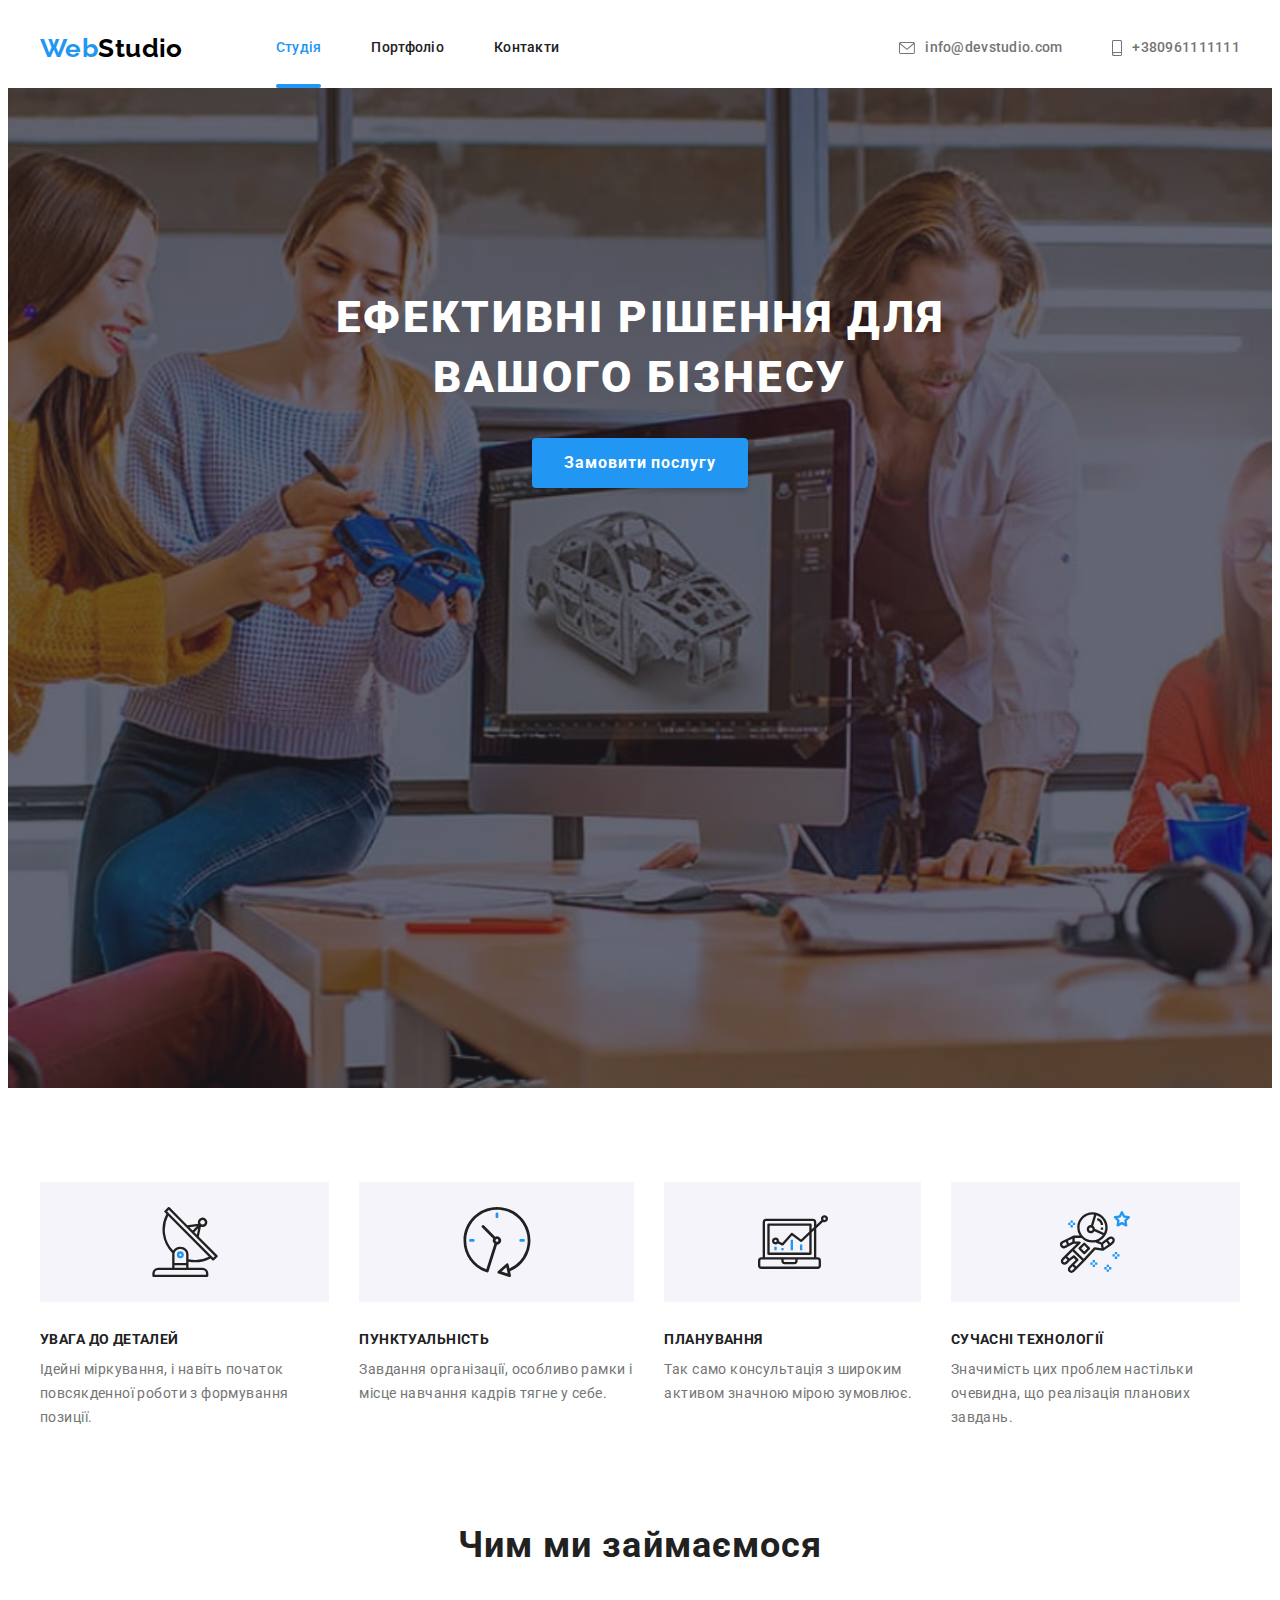
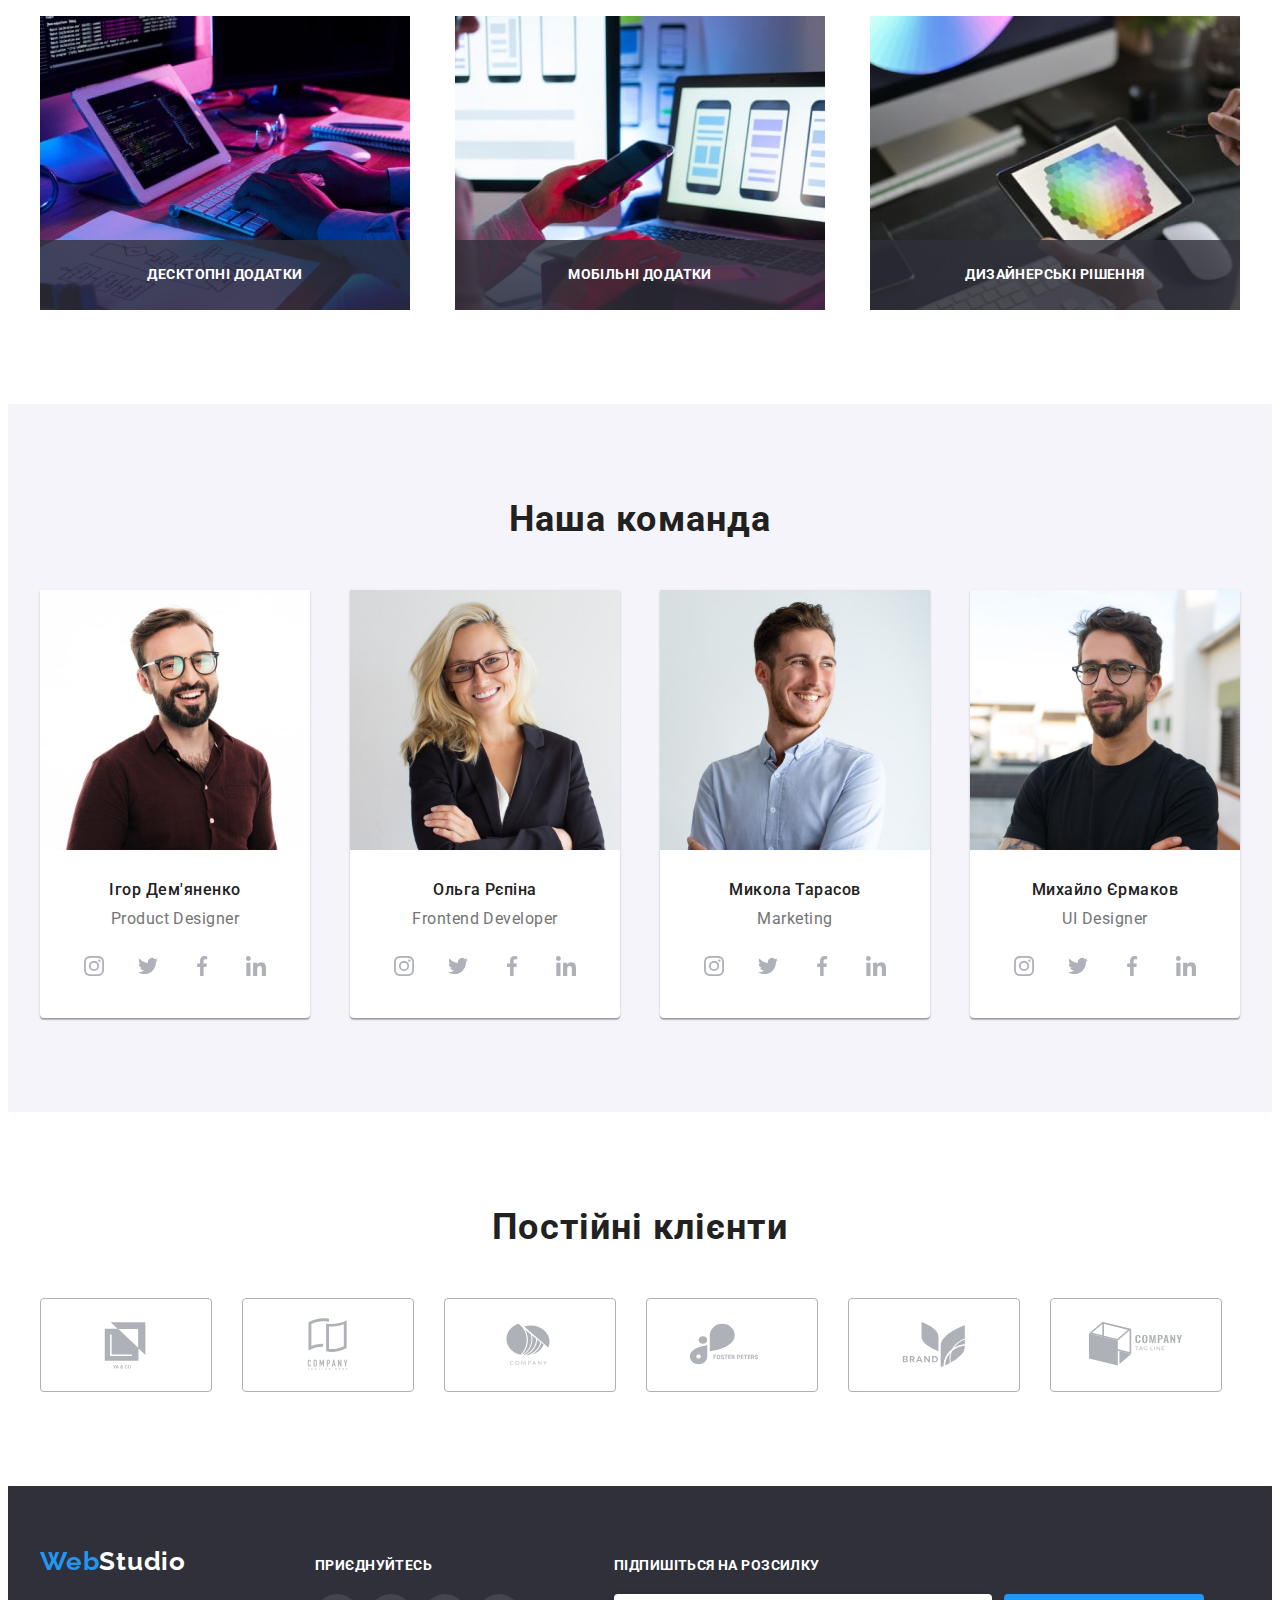
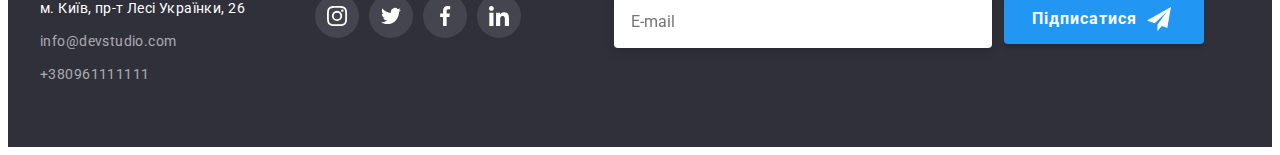
==== index.html @ 77312eab "hw6" ====
<!DOCTYPE html>
<html lang="uk">
  <head>
    <meta charset="UTF-8" />
    <meta http-equiv="X-UA-Compatible" content="IE=edge" />
    <meta name="viewport" content="width=device-width, initial-scale=1.0" />
    <title>Web Studio</title>
    <link rel="preconnect" href="https://fonts.googleapis.com" />
    <link rel="preconnect" href="https://fonts.gstatic.com" crossorigin />
    <link
      href="https://fonts.googleapis.com/css2?family=Raleway:wght@700&family=Roboto:wght@400;500;700;900&display=swap"
      rel="stylesheet"
    />
    <link
      rel="stylesheet"
      href="https://cdnjs.cloudflare.com/ajax/libs/modern-normalize/1.1.0/modern-normalize.min.css"
      integrity="sha512-wpPYUAdjBVSE4KJnH1VR1HeZfpl1ub8YT/NKx4PuQ5NmX2tKuGu6U/JRp5y+Y8XG2tV+wKQpNHVUX03MfMFn9Q=="
      crossorigin="anonymous"
      referrerpolicy="no-referrer"
    />
    <link rel="stylesheet" href="./css/styles.css" />
  </head>
  <body>
    <!-- Header -->
    <header class="header">
      <div class="container main-nav">
        <nav class="main-nav">
          <a href="./index.html" class="header-logo link">
            <span class="logo-accent">Web</span>Studio</a
          >
          <ul class="site-nav list">
            <li class="item">
              <a href="./index.html" class="header-link current link">Студія</a>
            </li>
            <li class="item">
              <a href="./portfolio.html" class="header-link link">Портфоліо</a>
            </li>
            <li class="item">
              <a href="" class="header-link link">Контакти</a>
            </li>
          </ul>
        </nav>
        <ul class="contacts list">
          <li class="contact-item">
            <a href="mailto:info@devstudio.com" class="contact-link link">
              <svg class="contacts-icon" width="16" height="12">
                <use href="./images/icons.svg#icon-envelopehover"></use>
              </svg>
              info@devstudio.com
            </a>
          </li>
          <li class="contact-item">
            <a href="tel:+380961111111" class="contact-link link">
              <svg class="contacts-icon" width="10" height="16">
                <use href="./images/icons.svg#icon-smartphone"></use>
              </svg>
              +380961111111</a
            >
          </li>
        </ul>
      </div>
    </header>

    <main>
      <!-- hero -->
      <section class="hero">
        <div class="container">
          <h1 class="hero-title">Ефективні рішення для вашого бізнесу</h1>
          <button type="button" class="button" data-modal-open>
            Замовити послугу
          </button>
        </div>
      </section>

      <!-- Переваги -->
      <section class="feature section">
        <div class="container">
          <h2 class="visually-hidden">Наші преваги</h2>
          <ul class="feature-items list">
            <li class="feature-item">
              <div class="feature-icons">
                <svg class="icon-block" width="70" height="70">
                  <use href="./images/icons.svg#icon-antenna"></use>
                </svg>
              </div>
              <h3 class="feature-title">УВАГА ДО ДЕТАЛЕЙ</h3>
              <p class="feature-text">
                Ідейні міркування, і навіть початок повсякденної роботи з
                формування позиції.
              </p>
            </li>
            <li class="feature-item">
              <div class="feature-icons">
                <svg class="icon-block" width="70" height="70">
                  <use href="./images/icons.svg#icon-clock"></use>
                </svg>
              </div>
              <h3 class="feature-title">ПУНКТУАЛЬНІСТЬ</h3>
              <p class="feature-text">
                Завдання організації, особливо рамки і місце навчання кадрів
                тягне у себе.
              </p>
            </li>
            <li class="feature-item">
              <div class="feature-icons">
                <svg class="icon-block" width="70" height="70">
                  <use href="./images/icons.svg#icon-diagram"></use>
                </svg>
              </div>
              <h3 class="feature-title">ПЛАНУВАННЯ</h3>
              <p class="feature-text">
                Так само консультація з широким активом значною мірою зумовлює.
              </p>
            </li>
            <li class="feature-item">
              <div class="feature-icons">
                <svg class="icon-block" width="70" height="70">
                  <use href="./images/icons.svg#icon-astronaut"></use>
                </svg>
              </div>
              <h3 class="feature-title">СУЧАСНІ ТЕХНОЛОГІЇ</h3>
              <p class="feature-text">
                Значимість цих проблем настільки очевидна, що реалізація
                планових завдань.
              </p>
            </li>
          </ul>
        </div>
      </section>
      <!-- Чим ми займаємося -->
      <section class="work section">
        <div class="container">
          <h2 class="work-title">Чим ми займаємося</h2>
          <ul class="work-item list">
            <li>
              <div class="work-picture">
                <img
                  src="./images/img1.jpg"
                  alt="верстка"
                  width="370"
                  class="item"
                />
                <p class="work-picture-text">Десктопні додатки</p>
              </div>
            </li>
            <li>
              <div class="work-picture">
                <img
                  src="./images/img2.jpg"
                  alt="дизайн"
                  width="370"
                  class="item"
                />
                <p class="work-picture-text">Мобільні додатки</p>
              </div>
            </li>
            <li>
              <div class="work-picture">
                <img
                  src="./images/img3.jpg"
                  alt="оформлення"
                  width="370"
                  class="item"
                />
                <p class="work-picture-text">Дизайнерські рішення</p>
              </div>
            </li>
          </ul>
        </div>
      </section>
      <!-- Наша команда -->
      <section class="team section">
        <div class="container">
          <h2 class="work-title">Наша команда</h2>
          <ul class="team-item list">
            <li class="item-border">
              <img
                src="./images/photo1.jpg"
                alt="фото1"
                width="270"
                class="item"
              />
              <div class="title-text">
                <h3 class="title">Ігор Дем'яненко</h3>
                <p class="text">Product Designer</p>
                <ul class="team-soc list">
                  <li class="team-soc-item">
                    <a href="" class="team-soc-link">
                      <svg class="team-soc-icon" width="20" height="20">
                        <use href="./images/icons.svg#icon-instagram"></use>
                      </svg>
                    </a>
                  </li>
                  <li class="team-soc-item">
                    <a href="" class="team-soc-link">
                      <svg class="team-soc-icon" width="20" height="20">
                        <use href="./images/icons.svg#icon-twitter"></use>
                      </svg>
                    </a>
                  </li>
                  <li class="team-soc-item">
                    <a href="" class="team-soc-link">
                      <svg class="team-soc-icon" width="20" height="20">
                        <use href="./images/icons.svg#icon-facebook"></use>
                      </svg>
                    </a>
                  </li>
                  <li class="team-soc-item">
                    <a href="" class="team-soc-link">
                      <svg class="team-soc-icon" width="20" height="20">
                        <use href="./images/icons.svg#icon-linkedin"></use>
                      </svg>
                    </a>
                  </li>
                </ul>
              </div>
            </li>
            <li class="item-border">
              <img
                src="./images/photo2.jpg"
                alt="фото2"
                width="270"
                class="item"
              />
              <div class="title-text">
                <h3 class="title">Ольга Рєпіна</h3>
                <p class="text">Frontend Developer</p>
                <ul class="team-soc list">
                  <li class="team-soc-item">
                    <a href="" class="team-soc-link">
                      <svg class="team-soc-icon" width="20" height="20">
                        <use href="./images/icons.svg#icon-instagram"></use>
                      </svg>
                    </a>
                  </li>
                  <li class="team-soc-item">
                    <a href="" class="team-soc-link">
                      <svg class="team-soc-icon" width="20" height="20">
                        <use href="./images/icons.svg#icon-twitter"></use>
                      </svg>
                    </a>
                  </li>
                  <li class="team-soc-item">
                    <a href="" class="team-soc-link">
                      <svg class="team-soc-icon" width="20" height="20">
                        <use href="./images/icons.svg#icon-facebook"></use>
                      </svg>
                    </a>
                  </li>
                  <li class="team-soc-item">
                    <a href="" class="team-soc-link">
                      <svg class="team-soc-icon" width="20" height="20">
                        <use href="./images/icons.svg#icon-linkedin"></use>
                      </svg>
                    </a>
                  </li>
                </ul>
              </div>
            </li>
            <li class="item-border">
              <img
                src="./images/photo3.jpg"
                alt="фото3"
                width="270"
                class="item"
              />
              <div class="title-text">
                <h3 class="title">Микола Тарасов</h3>
                <p class="text">Marketing</p>
                <ul class="team-soc list">
                  <li class="team-soc-item">
                    <a href="" class="team-soc-link">
                      <svg class="team-soc-icon" width="20" height="20">
                        <use href="./images/icons.svg#icon-instagram"></use>
                      </svg>
                    </a>
                  </li>
                  <li class="team-soc-item">
                    <a href="" class="team-soc-link">
                      <svg class="team-soc-icon" width="20" height="20">
                        <use href="./images/icons.svg#icon-twitter"></use>
                      </svg>
                    </a>
                  </li>
                  <li class="team-soc-item">
                    <a href="" class="team-soc-link">
                      <svg class="team-soc-icon" width="20" height="20">
                        <use href="./images/icons.svg#icon-facebook"></use>
                      </svg>
                    </a>
                  </li>
                  <li class="team-soc-item">
                    <a href="" class="team-soc-link">
                      <svg class="team-soc-icon" width="20" height="20">
                        <use href="./images/icons.svg#icon-linkedin"></use>
                      </svg>
                    </a>
                  </li>
                </ul>
              </div>
            </li>
            <li class="item-border">
              <img
                src="./images/photo4.jpg"
                alt="фото4"
                width="270"
                class="item"
              />
              <div class="title-text">
                <h3 class="title">Михайло Єрмаков</h3>
                <p class="text">UI Designer</p>
                <ul class="team-soc list">
                  <li class="team-soc-item">
                    <a href="" class="team-soc-link">
                      <svg class="team-soc-icon" width="20" height="20">
                        <use href="./images/icons.svg#icon-instagram"></use>
                      </svg>
                    </a>
                  </li>
                  <li class="team-soc-item">
                    <a href="" class="team-soc-link">
                      <svg class="team-soc-icon" width="20" height="20">
                        <use href="./images/icons.svg#icon-twitter"></use>
                      </svg>
                    </a>
                  </li>
                  <li class="team-soc-item">
                    <a href="" class="team-soc-link">
                      <svg class="team-soc-icon" width="20" height="20">
                        <use href="./images/icons.svg#icon-facebook"></use>
                      </svg>
                    </a>
                  </li>
                  <li class="team-soc-item">
                    <a href="" class="team-soc-link">
                      <svg class="team-soc-icon" width="20" height="20">
                        <use href="./images/icons.svg#icon-linkedin"></use>
                      </svg>
                    </a>
                  </li>
                </ul>
              </div>
            </li>
          </ul>
        </div>
      </section>

      <!-- Постійні клієнти -->
      <section class="clients section">
        <div class="container">
          <h2 class="clients-title">Постійні клієнти</h2>
          <ul class="clients-list list">
            <li class="client-item">
              <a href="" class="client-link link">
                <svg class="client-logo" width="106" height="60">
                  <use href="./images/icons.svg#icon-Logo1"></use>
                </svg>
              </a>
            </li>
            <li class="client-item">
              <a href="" class="client-link link">
                <svg class="client-logo" width="106" height="60">
                  <use href="./images/icons.svg#icon-Logo2"></use>
                </svg>
              </a>
            </li>
            <li class="client-item">
              <a href="" class="client-link link">
                <svg class="client-logo" width="106" height="60">
                  <use href="./images/icons.svg#icon-Logo3"></use>
                </svg>
              </a>
            </li>
            <li class="client-item">
              <a href="" class="client-link link">
                <svg class="client-logo" width="106" height="60">
                  <use href="./images/icons.svg#icon-Logo4"></use>
                </svg>
              </a>
            </li>
            <li class="client-item">
              <a href="" class="client-link link">
                <svg class="client-logo" width="106" height="60">
                  <use href="./images/icons.svg#icon-Logo5"></use>
                </svg>
              </a>
            </li>
            <li class="client-item">
              <a href="" class="client-link link">
                <svg class="client-logo" width="106" height="60">
                  <use href="./images/icons.svg#icon-Logo6"></use>
                </svg>
              </a>
            </li>
          </ul>
        </div>
      </section>
    </main>
    <!-- FOOTER -->
    <footer class="footer">
      <div class="container connect-box">
        <div class="address-box">
          <a href="./index.html" class="footer-logo link">
            <span class="logo-accent">Web</span>Studio</a
          >
          <address>
            <ul class="address-item list">
              <li class="item">
                <a
                  href="https://goo.gl/maps/reQ4tr1Y8sRU6kU5A"
                  target="_blank"
                  rel="noopener nofollow"
                  class="address link"
                  >м. Київ, пр-т Лесі Українки, 26</a
                >
              </li>
              <li class="item">
                <a href="mailto:info@devstudio.com" class="contact link"
                  >info@devstudio.com</a
                >
              </li>
              <li class="item">
                <a href="tel:+380961111111" class="contact link"
                  >+380961111111</a
                >
              </li>
            </ul>
          </address>
        </div>

        <div class="connect">
          <p class="connect-text">приєднуйтесь</p>
          <ul class="connect-list list">
            <li class="connect-item">
              <a href="" class="connect-link link">
                <svg class="connect-icons" width="20" height="20">
                  <use href="./images/icons.svg#icon-instagram"></use>
                </svg>
              </a>
            </li>
            <li class="connect-item">
              <a href="" class="connect-link link">
                <svg class="connect-icons" width="20" height="20">
                  <use href="./images/icons.svg#icon-twitter"></use>
                </svg>
              </a>
            </li>
            <li class="connect-item">
              <a href="" class="connect-link link">
                <svg class="connect-icons" width="20" height="20">
                  <use href="./images/icons.svg#icon-facebook"></use>
                </svg>
              </a>
            </li>
            <li class="connect-item">
              <a href="" class="connect-link link">
                <svg class="connect-icons" width="20" height="20">
                  <use href="./images/icons.svg#icon-linkedin"></use>
                </svg>
              </a>
            </li>
          </ul>
        </div>
        <div class="subscription">
          <p class="subscription-text">Підпишіться на розсилку</p>
          <form class="subscription-form">
            <label for="email"></label>
            <input
              type="email"
              name="email"
              id="email"
              placeholder="E-mail"
              class="form-email"
            />
            <button type="submit" class="button">
              Підписатися
              <svg class="subscription-icons" width="24" height="24">
                <use href="./images/icons.svg#icon-icon-send"></use>
              </svg>
            </button>
          </form>
        </div>
      </div>
    </footer>
    <div class="backdrop is-hidden" data-modal>
      <div class="modal">
        <button type="button" class="modal-close" data-modal-close>
          <svg class="modal-close-icon" width="18" height="18">
            <use href="./images/icons.svg#icon-close-black"></use>
          </svg>
        </button>
        <p class="modal-title">Залиште свої дані, ми вам передзвонимо</p>
        <form class="modal-form">
          <div class="form-field">
            <label for="user-name" class="input-title">Ім'я</label>
            <div class="input-wrap">
              <input
                type="text"
                name="user-name"
                id="user-name"
                class="form-input"
                placeholder=""
              />
              <svg class="input-icon" width="18" height="18">
                <use href="./images/icons.svg#icon-person-black"></use>
              </svg>
            </div>
          </div>
          <div class="form-field">
            <label for="user-tel" class="input-title">Телефон</label>
            <div class="input-wrap">
              <input
                type="tel"
                name="user-tel"
                id="user-tel"
                class="form-input"
                placeholder=""
              />
              <svg class="input-icon" width="18" height="18">
                <use href="./images/icons.svg#icon-phone-black"></use>
              </svg>
            </div>
          </div>
          <div class="form-field">
            <label for="user-email" class="input-title">Пошта</label>
            <div class="input-wrap">
              <input
                type="email"
                name="user-email"
                id="user-email"
                class="form-input"
                placeholder=""
              />
              <svg class="input-icon" width="18" height="18">
                <use href="./images/icons.svg#icon-email-black"></use>
              </svg>
            </div>
          </div>
          <div class="form-comment">
            <label for="comment" class="input-title">Коментар</label>
            <textarea
              name="comment"
              id="comment"
              placeholder="Введіть текст"
              class="comment-text"
            ></textarea>
          </div>
          <div class="checkbox">
            <input
              type="checkbox"
              name="agree"
              id="agree"
              value="true"
              class="input-check visually-hidden"
            />
            <label for="agree" class="check-text">
              <span>
                <svg class="check-icon" width="16" height="15">
                  <use href="./images/icons.svg#icon-check"></use>
                </svg>
              </span>
              Погоджуюся з розсилкою та приймаю
              <a href="" class="contract-link">Умови договору</a></label
            >
          </div>
          <button type="submit" class="button">Відправити</button>
        </form>
      </div>
    </div>
    <script src="./js/modal.js"></script>
  </body>
</html>
---- css/styles.css ----
:root {
  --primary-text-color: #757575;
  --logo-color: #000000;
  --title-text-color: #212121;
  --accent-color: #2196f3;
  --primary-white-color: #ffffff;
  --hero-bg-color: #2f303a;
  --section-bg: #f5f4fa;
  --border-color: #eeeeee;
  --line-color: #ececec;
  --grey: #afb1b8;
}
body {
  color: var(--primary-text-color);
  background-color: var(--primary-white-color);
  font-family: "Roboto", sans-serif;
  font-size: 14px;
  letter-spacing: 0.03em;
}
h1,
h2,
h3,
h4,
h5,
h6,
p {
  margin: 0;
}

img {
  display: block;
  max-width: 100%;
  height: auto;
}
button {
  display: block;
  margin: 0 auto;
  cursor: pointer;
  border-radius: 4px;
  border: none;
}
.section {
  padding-top: 94px;
  padding-bottom: 94px;
}
.container {
  width: 1200px;
  margin: 0 auto;
  padding: 0 15px;
}

.visually-hidden {
  position: absolute;
  width: 1px;
  height: 1px;
  margin: -1px;
  border: 0;
  padding: 0;

  white-space: nowrap;
  clip-path: inset(100%);
  clip: rect(0 0 0 0);
  overflow: hidden;
}
.list {
  list-style: none;
  margin: 0;
  padding: 0;
}
.link {
  text-decoration: none;
}

/* Header */

.main-nav {
  display: flex;
  align-items: center;
}

.header-logo {
  margin-right: 93px;
  padding-top: 24px;
  padding-bottom: 24px;
  color: var(--logo-color);
  font-family: Raleway, sans-serif;
  font-weight: 700;
  font-size: 26px;
  line-height: 1.19;
}
.logo-accent {
  color: var(--accent-color);
}
.header-link {
  position: relative;
  transition-property: color;
  transition-duration: 250ms;
  transition-timing-function: cubic-bezier(0.4, 0, 0.2, 1);
  display: block;
  padding-top: 32px;
  padding-bottom: 32px;
  color: var(--title-text-color);
  font-weight: 500;
  font-size: 14px;
  line-height: 1.14;
  letter-spacing: 0.02em;
}
.header-link.current::after {
  content: "";
  width: 100%;
  height: 4px;
  position: absolute;
  bottom: 0;
  border-radius: 2px;
  display: block;
  background-color: var(--accent-color);
}
.site-nav {
  display: flex;
}
.site-nav .item:not(:last-child) {
  margin-right: 50px;
}

.site-nav .header-link:hover,
.site-nav .header-link:focus {
  color: var(--accent-color);
}

.site-nav .header-link.current {
  color: var(--accent-color);
}
.contacts {
  display: flex;
  margin-left: auto;
}
.contact-link {
  transition-property: color;
  transition-duration: 250ms;
  transition-timing-function: cubic-bezier(0.4, 0, 0.2, 1);
  display: flex;
  padding-top: 32px;
  padding-bottom: 32px;
  align-items: center;
  font-weight: 500;
  font-size: 14px;
  line-height: 1.14;
  letter-spacing: 0.02em;
  color: var(--primary-text-color);
}

.contacts .contact-item + .contact-item {
  margin-left: 50px;
}

.contact-link:hover,
.contact-link:focus {
  color: var(--accent-color);
}

.contacts-icon {
  margin-right: 10px;
  fill: currentColor;
}

/* hero */
.hero {
  background-color: var(--hero-bg-color);
  background-image: linear-gradient(
      rgba(47, 48, 58, 0.4),
      rgba(47, 48, 58, 0.4)
    ),
    url(../images/hero-bg.jpg);
  background-repeat: no-repeat;
  background-position: center;
  background-size: cover;
  max-width: 1600px;
  text-align: center;
  padding: 200px 0;
  margin: 0 auto;
  height: 600px;
}
.hero-title {
  margin-left: auto;
  margin-right: auto;
  margin-bottom: 30px;
  max-width: 696px;
  color: var(--primary-white-color);
  font-weight: 900;
  font-size: 44px;
  line-height: 1.36;
  letter-spacing: 0.06em;
  text-transform: uppercase;
}
/* button */
.button {
  padding: 10px 32px;
  box-shadow: 0px 4px 4px rgba(0, 0, 0, 0.15);
  min-width: 200px;
  color: var(--primary-white-color);
  background-color: var(--accent-color);
  font-family: "Roboto";
  font-weight: 700;
  font-size: 16px;
  line-height: 1.88;
  align-items: center;
  letter-spacing: 0.06em;
}
/* Переваги */

.feature-items {
  display: flex;
}
.feature-items .feature-item:not(:last-child) {
  margin-right: 30px;
}
.feature-icons {
  width: auto;
  height: 120px;
  background-color: var(--section-bg);
  display: flex;
  justify-content: center;
  align-items: center;
  margin-bottom: 30px;
}

.feature-title {
  margin-top: 0;
  margin-bottom: 10px;
  color: var(--title-text-color);
  font-size: 14px;
  line-height: 1.14;
  letter-spacing: 0.03em;
  text-transform: uppercase;
}
.feature-text {
  margin: 0;
  font-weight: 400;
  font-size: 14px;
  line-height: 1.71;
  letter-spacing: 0.03em;
}
/* Чем мы занимаемся */
.work {
  padding-top: 0;
}
.work-item {
  display: flex;
  justify-content: space-between;
}
.work-title {
  margin-top: 0;
  margin-bottom: 50px;
  color: var(--title-text-color);
  font-size: 36px;
  line-height: 1.17;
  text-align: center;
  letter-spacing: 0.03em;
}
.work-picture {
  position: relative;
}
.work-picture-text {
  position: absolute;
  bottom: 0;
  height: 70px;
  width: 100%;
  display: flex;
  align-items: center;
  justify-content: center;
  font-weight: 700;
  line-height: 1.14;
  text-transform: uppercase;
  color: var(--primary-white-color);
  background: rgba(47, 48, 58, 0.8);
}
/* Наша команда */
.team {
  background-color: #f5f4fa;
}
.item-border {
  box-shadow: 0px 1px 3px rgba(0, 0, 0, 0.12), 0px 1px 1px rgba(0, 0, 0, 0.14),
    0px 2px 1px rgba(0, 0, 0, 0.2);
  border-radius: 0px 0px 4px 4px;
  background-color: var(--primary-white-color);
}

.team-item {
  display: flex;
  justify-content: space-between;
}
.title-text {
  padding-top: 30px;
  padding-bottom: 30px;
}
.team-item .title {
  margin-top: 0;
  margin-bottom: 10px;
  color: var(--title-text-color);
  font-weight: 500;
  font-size: 16px;
  line-height: 1.19;
  text-align: center;
  letter-spacing: 0.03em;
}
.team-item .text {
  margin: 0;
  font-weight: 400;
  font-size: 16px;
  line-height: 1.19;
  text-align: center;
  letter-spacing: 0.03em;
  margin-bottom: 16px;
}
.team-soc {
  display: flex;
  justify-content: center;
  gap: 10px;
}
.team-soc-link {
  transition-property: background-color, color;
  transition-duration: 250ms;
  transition-timing-function: cubic-bezier(0.4, 0, 0.2, 1);
  width: 44px;
  height: 44px;
  border-radius: 50%;
  display: flex;
  align-items: center;
  justify-content: center;
  color: var(--grey);
}
.team-soc-icon {
  fill: currentColor;
}
.team-soc-link:hover,
.team-soc-link:focus {
  background-color: var(--accent-color);
  color: var(--primary-white-color);
}

/* Постійні клієнти */
.clients-title {
  margin-bottom: 50px;
  color: var(--title-text-color);
  font-size: 36px;
  line-height: 1.17;
  text-align: center;
  letter-spacing: 0.03em;
}
.clients-list {
  display: flex;
  align-items: center;
  gap: 30px;
}

.client-link {
  transition-property: border, color;
  transition-duration: 250ms;
  transition-timing-function: cubic-bezier(0.4, 0, 0.2, 1);
  width: 170px;
  height: 92px;
  border: 1px solid var(--grey);
  border-radius: 4px;
  display: flex;
  align-items: center;
  justify-content: center;
  color: var(--grey);
}
.client-logo {
  fill: currentColor;
}
.client-link:hover,
.client-link:focus {
  border: 1px solid var(--accent-color);
  color: var(--accent-color);
}

/* FOOTER */
.footer {
  padding-top: 60px;
  padding-bottom: 60px;
  background-color: var(--hero-bg-color);
}
.footer-logo {
  margin-bottom: 20px;
  display: block;
  color: var(--primary-white-color);
  font-family: "Raleway", sans-serif;
  font-weight: 700;
  font-size: 26px;
  line-height: 1.19;
  letter-spacing: 0.03em;
}
.address-item {
  font-style: normal;
  font-weight: 400;
  font-size: 14px;
  line-height: 1.71;
  letter-spacing: 0.03em;
}
.address-item .address {
  color: var(--primary-white-color);
}
.address-item .contact {
  transition-property: color;
  transition-duration: 250ms;
  transition-timing-function: cubic-bezier(0.4, 0, 0.2, 1);
  color: rgba(255, 255, 255, 0.6);
}
.address-item .contact:hover,
.address-item .contact:focus {
  color: var(--accent-color);
}
.address-item .item:not(:last-child) {
  margin-bottom: 9px;
}
.connect-box {
  display: flex;
  align-items: baseline;
}
.connect {
  margin-left: 70px;
}
.connect-text,
.subscription-text {
  font-size: 14px;
  font-weight: 700;
  line-height: 1.14;
  letter-spacing: 0.03em;
  text-transform: uppercase;
  color: var(--primary-white-color);
  margin-bottom: 20px;
}
.connect-list {
  display: flex;
  gap: 10px;
}
.connect-link {
  transition-property: background-color, color;
  transition-duration: 250ms;
  transition-timing-function: cubic-bezier(0.4, 0, 0.2, 1);
  width: 44px;
  height: 44px;
  border-radius: 50%;
  display: flex;
  align-items: center;
  justify-content: center;
  background-color: rgba(255, 255, 255, 0.1);
  color: var(--primary-white-color);
}
.connect-icons {
  fill: currentColor;
}
.connect-link:hover,
.connect-link:focus {
  background-color: var(--accent-color);
  color: var(--primary-white-color);
}
.subscription {
  margin-left: 93px;
}
.subscription-form {
  display: flex;
}
.form-email {
  transition-property: outline-color;
  transition-duration: 250ms;
  transition-timing-function: cubic-bezier(0.4, 0, 0.2, 1);
  padding-left: 16px;
  width: 358px;
  height: 50px;
  border: 1px solid rgba(255, 255, 255, 0.3);
  filter: drop-shadow(0px 4px 4px rgba(0, 0, 0, 0.15));
  border-radius: 4px;
  font-family: "Roboto";
  font-style: normal;
  font-weight: 400;
  font-size: 16px;
  line-height: 1.25;
}
.form-email:focus {
  outline-color: var(--accent-color);
}

.subscription-form .button {
  display: flex;
  align-items: center;
  padding: 10px 28px;
  margin-left: 12px;
  height: 50px;
}
.subscription-icons {
  margin-left: 10px;
}
/* Модалка */
.backdrop {
  position: fixed;
  top: 0;
  left: 0;
  width: 100%;
  height: 100%;
  background-color: rgba(0, 0, 0, 0.2);
  transition-property: opacity, visibility;
  transition-duration: 250ms;
  transition-timing-function: cubic-bezier(0.4, 0, 0.2, 1);
}
.modal {
  position: absolute;
  top: 50%;
  left: 50%;
  transform: translate(-50%, -50%) scale(1);
  transition-property: transform;
  transition-duration: 250ms;
  transition-timing-function: cubic-bezier(0.4, 0, 0.2, 1);
  min-height: 581px;
  min-width: 528px;
  border-radius: 4px;
  padding: 40px;
  background-color: var(--primary-white-color);
}
.backdrop.is-hidden .modal {
  transform: scale(0);
}
.modal-close {
  position: absolute;
  top: 8px;
  right: 8px;
  width: 30px;
  height: 30px;
  padding: 5px;
  border: 1px solid rgba(0, 0, 0, 0.1);
  border-radius: 50%;
  background-color: var(--primary-white-color);
}

.is-hidden {
  opacity: 0;
  visibility: hidden;
  pointer-events: none;
}
.modal-title {
  text-align: center;
  margin-bottom: 12px;
  font-weight: 700;
  font-size: 20px;
  line-height: 1.15;
  text-align: center;
  letter-spacing: 0.03em;
  color: var(--title-text-color);
}
.modal-form {
}
.form-field {
  margin-bottom: 10px;
}
.input-wrap {
  position: relative;
}
.input-title {
  font-style: normal;
  font-weight: 400;
  font-size: 12px;
  line-height: 1.17;
  letter-spacing: 0.01em;
}
.input-icon {
  transition-property: fill;
  transition-duration: 250ms;
  transition-timing-function: cubic-bezier(0.4, 0, 0.2, 1);
  position: absolute;
  left: 12px;
  top: 50%;
  transform: translateY(-50%);
}
.form-input {
  transition-property: outline-color;
  transition-duration: 250ms;
  transition-timing-function: cubic-bezier(0.4, 0, 0.2, 1);
  padding-left: 42px;
  margin-top: 4px;
  width: 100%;
  height: 40px;
  border: 1px solid rgba(33, 33, 33, 0.2);
  border-radius: 4px;
  font-weight: 400;
  font-size: 12px;
  line-height: 1.17;
  letter-spacing: 0.01em;
  color: rgba(117, 117, 117, 0.5);
}
.form-input:focus,
.comment-text:focus {
  outline-color: var(--accent-color);
}
.form-input:focus + .input-icon {
  fill: var(--accent-color);
}
.comment-text {
  width: 100%;
  height: 120px;
  border: 1px solid rgba(33, 33, 33, 0.2);
  border-radius: 4px;
  resize: none;
  margin-top: 4px;
  margin-bottom: 20px;
  padding: 12px 16px;
  font-style: normal;
  font-weight: 400;
  font-size: 12px;
  line-height: 1.17;
  letter-spacing: 0.01em;

  color: rgba(117, 117, 117, 0.5);
}
.checkbox {
  margin-bottom: 30px;
}
.check-text {
  font-weight: 400;
  line-height: 1.71;
  display: flex;
  align-items: center;
  justify-content: center;
}
.check-text span {
  transition-property: background-color, border, border-color;
  transition-duration: 250ms;
  transition-timing-function: cubic-bezier(0.4, 0, 0.2, 1);
  width: 16px;
  height: 15px;
  border: 2px solid var(--title-text-color);
  border-radius: 3px;
  margin-right: 8px;
}
.check-icon {
  fill: transparent;
}
.input-check:checked + .check-text span {
  background-color: var(--accent-color);
  border: none;
}
.input-check:focus + .check-text span {
  border-color: var(--accent-color);
}
.input-check:checked + .check-text .check-icon {
  fill: var(--primary-white-color);
}
.contract-link {
  color: var(--accent-color);
  margin-left: 5px;
}

/*-------------- Page Portfolio ------------------- */
.header-border {
  border-bottom: 1px solid var(--line-color);
}
.portfolio-section {
  padding-top: 94px;
  padding-bottom: 94px;
}
.button-items {
  display: flex;
  justify-content: center;
  margin-bottom: 50px;
}
.button-items .item:not(:last-child) {
  margin-right: 8px;
}
.button-filter {
  transition-property: background-color, color, box-shadow;
  transition-duration: 250ms;
  transition-timing-function: cubic-bezier(0.4, 0, 0.2, 1);
  padding: 6px 22px;
  border-radius: 4px;
  border: 1px solid transparent;
  cursor: pointer;
  color: var(--title-text-color);
  background-color: var(--section-bg);
  font-family: "Roboto";
  font-weight: 500;
  font-size: 16px;
  line-height: 1.62;
  text-align: center;
  letter-spacing: 0.03em;
}
.button-filter:hover,
.button-filter:focus {
  background-color: var(--accent-color);
  color: var(--primary-white-color);
  box-shadow: 0px 3px 1px rgba(0, 0, 0, 0.1), 0px 1px 2px rgba(0, 0, 0, 0.08),
    0px 2px 2px rgba(0, 0, 0, 0.12);
}
.portfolio-items {
  display: flex;
  flex-wrap: wrap;
  gap: 30px;
}
.example-link {
  transition-property: box-shadow;
  transition-duration: 250ms;
  transition-timing-function: cubic-bezier(0.4, 0, 0.2, 1);
  display: block;
}
.example-link:hover,
.example-link:focus {
  box-shadow: 0px 1px 1px rgba(0, 0, 0, 0.12), 0px 4px 4px rgba(0, 0, 0, 0.06),
    1px 4px 6px rgba(0, 0, 0, 0.16);
}
.example-link:hover .example-text {
  transform: translateY(0);
}
.example-image {
  position: relative;
  overflow: hidden;
}
.example-text {
  position: absolute;
  bottom: 0;
  left: 0;
  transform: translateY(100%);
  transition-property: transform;
  transition-duration: 250ms;
  transition-timing-function: cubic-bezier(0.4, 0, 0.2, 1);
  overflow: auto;
  padding: 63px 24px;
  height: 100%;
  font-style: normal;
  font-weight: 400;
  font-size: 18px;
  line-height: 1.56;
  letter-spacing: 0.03em;
  background-color: rgba(33, 150, 243, 0.9);
  color: var(--primary-white-color);
}
.description {
  padding: 20px 24px;
  border: 1px solid var(--border-color);
  border-top: none;
}
.description-title {
  margin-bottom: 4px;
  color: var(--title-text-color);
  font-size: 18px;
  line-height: 2;
  letter-spacing: 0.06em;
}
.description-text {
  font-weight: 400;
  font-size: 16px;
  line-height: 1.88;
  letter-spacing: 0.03em;
  color: var(--primary-text-color);
}
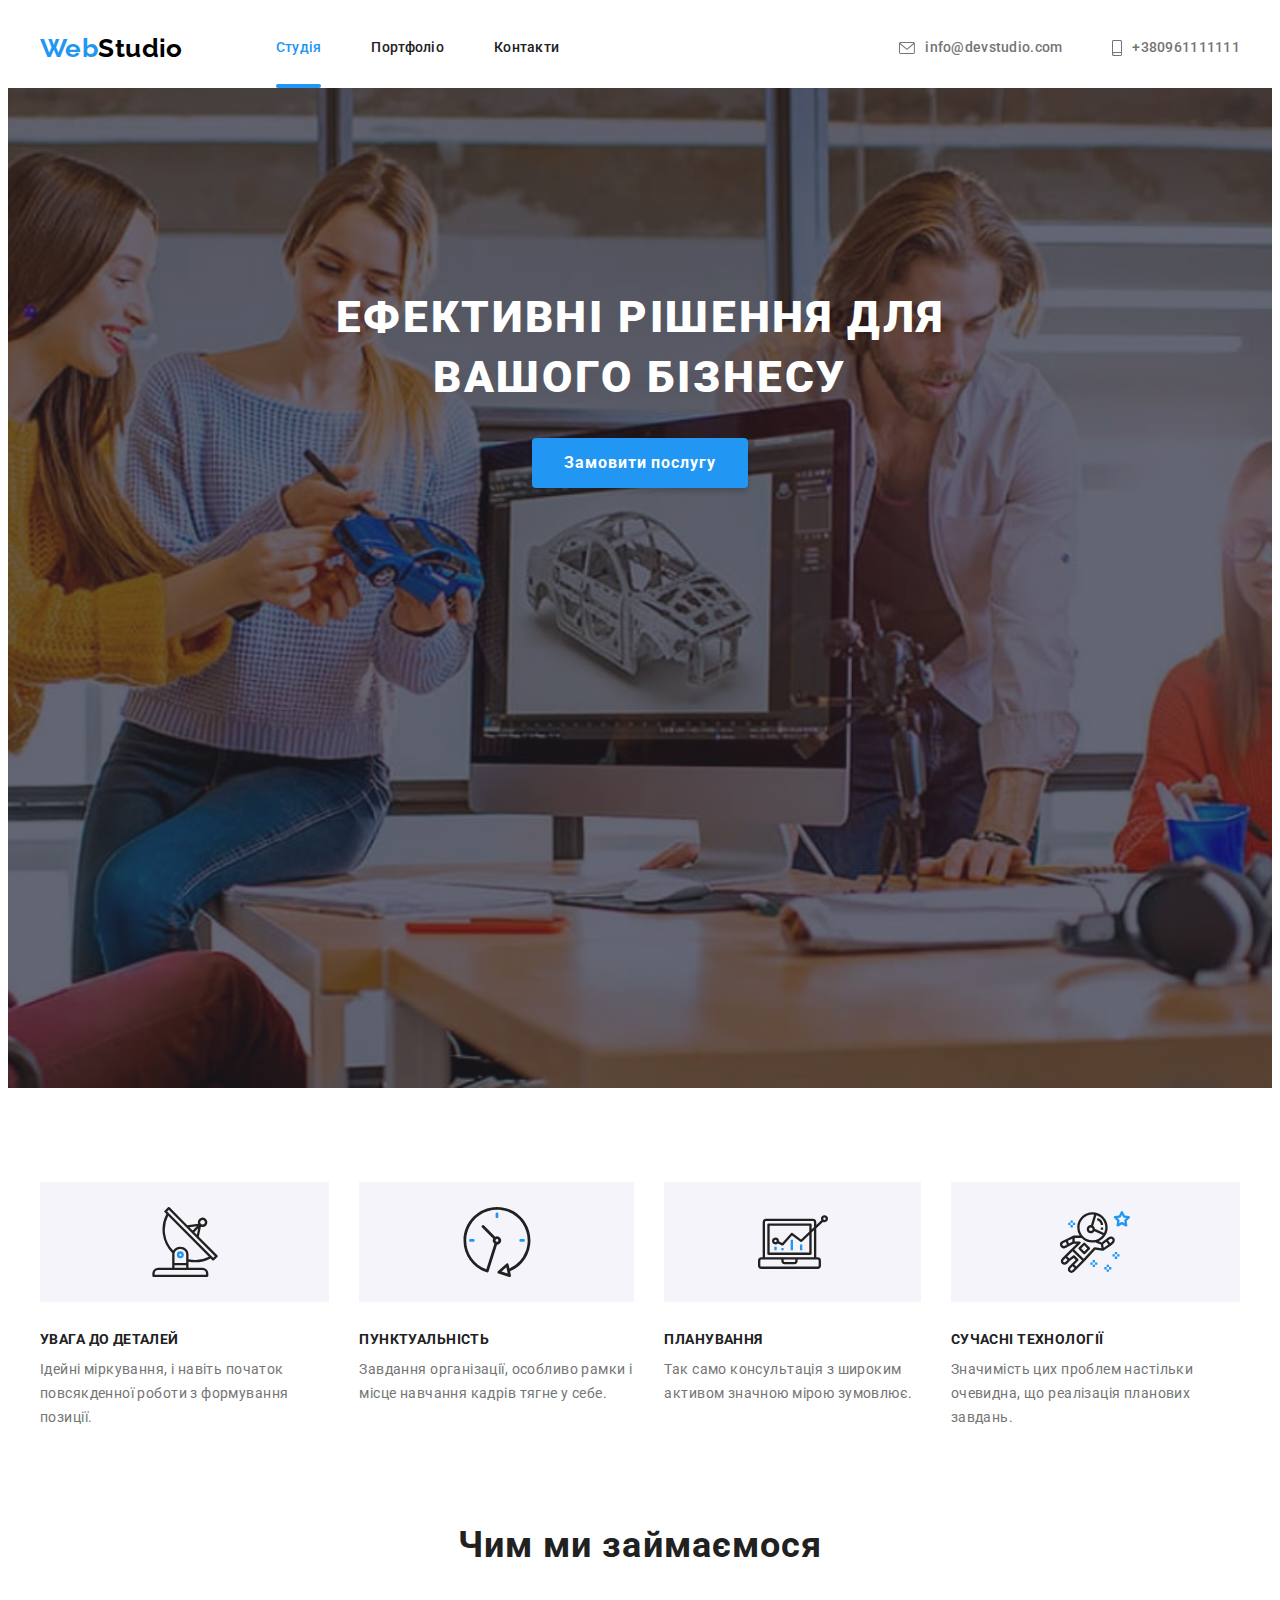
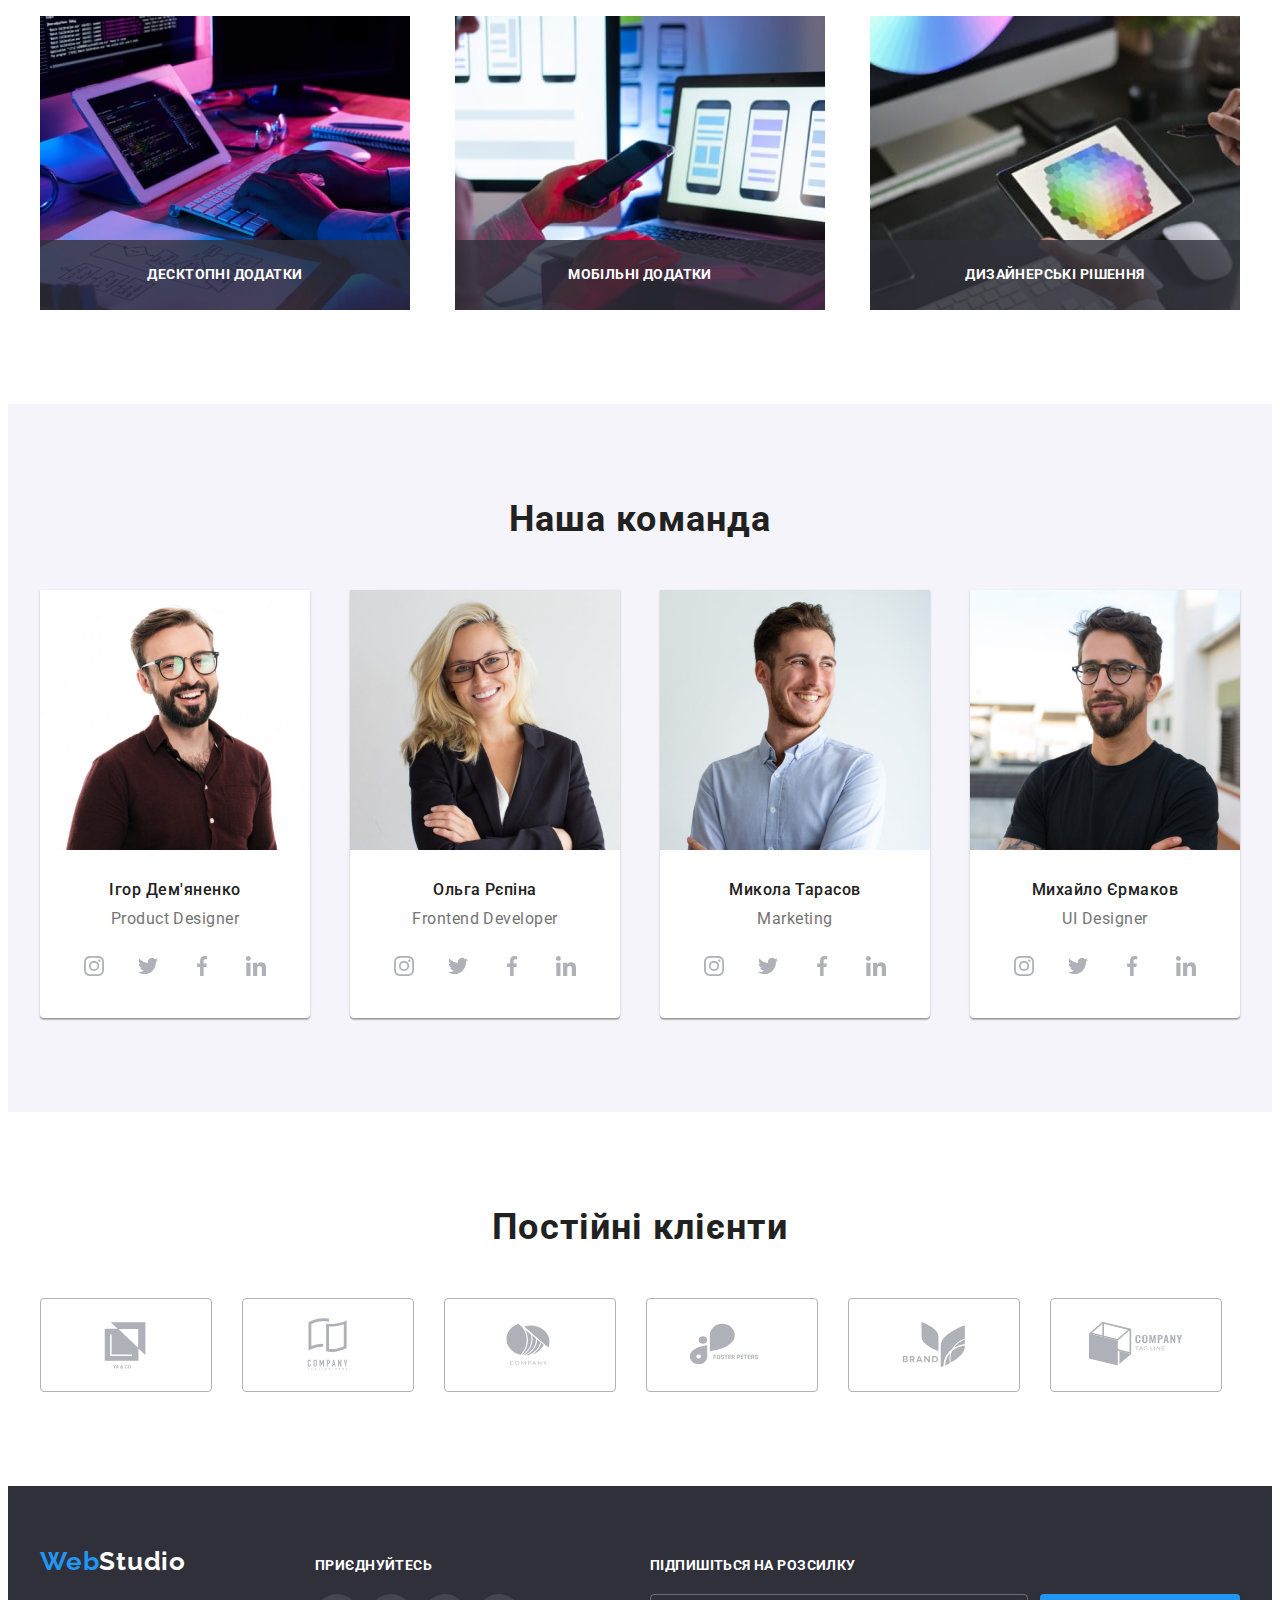
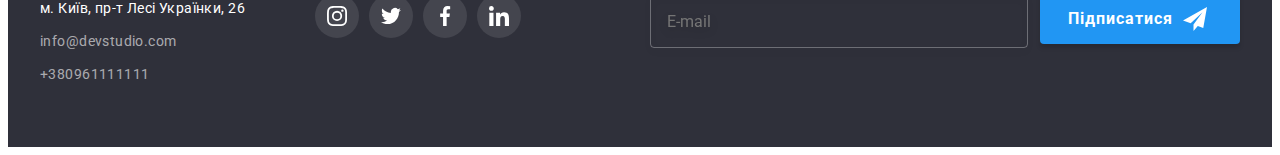
==== commit 00c3f77e: "поправки" ====
--- a/index.html
+++ b/index.html
@@ -470,6 +470,7 @@
               name="email"
               id="email"
               placeholder="E-mail"
+              required
               class="form-email"
             />
             <button type="submit" class="button">
@@ -500,6 +501,7 @@
                 id="user-name"
                 class="form-input"
                 placeholder=""
+                required
               />
               <svg class="input-icon" width="18" height="18">
                 <use href="./images/icons.svg#icon-person-black"></use>
@@ -515,6 +517,7 @@
                 id="user-tel"
                 class="form-input"
                 placeholder=""
+                required
               />
               <svg class="input-icon" width="18" height="18">
                 <use href="./images/icons.svg#icon-phone-black"></use>
@@ -530,6 +533,7 @@
                 id="user-email"
                 class="form-input"
                 placeholder=""
+                required
               />
               <svg class="input-icon" width="18" height="18">
                 <use href="./images/icons.svg#icon-email-black"></use>
@@ -542,7 +546,7 @@
               name="comment"
               id="comment"
               placeholder="Введіть текст"
-              class="comment-text"
+              class="comment-input"
             ></textarea>
           </div>
           <div class="checkbox">
@@ -551,6 +555,7 @@
               name="agree"
               id="agree"
               value="true"
+              required
               class="input-check visually-hidden"
             />
             <label for="agree" class="check-text">
--- a/css/styles.css
+++ b/css/styles.css
@@ -457,13 +457,13 @@
   color: var(--primary-white-color);
 }
 .subscription {
-  margin-left: 93px;
+  margin-left: auto;
 }
 .subscription-form {
   display: flex;
 }
 .form-email {
-  transition-property: outline-color;
+  transition-property: outline-color, border;
   transition-duration: 250ms;
   transition-timing-function: cubic-bezier(0.4, 0, 0.2, 1);
   padding-left: 16px;
@@ -477,11 +477,15 @@
   font-weight: 400;
   font-size: 16px;
   line-height: 1.25;
+  background-color: transparent;
+  color: var(--primary-white-color);
 }
 .form-email:focus {
   outline-color: var(--accent-color);
 }
-
+.form-email:hover {
+  border: 1px solid var(--accent-color);
+}
 .subscription-form .button {
   display: flex;
   align-items: center;
@@ -522,6 +526,9 @@
   transform: scale(0);
 }
 .modal-close {
+  transition-property: fill;
+  transition-duration: 250ms;
+  transition-timing-function: cubic-bezier(0.4, 0, 0.2, 1);
   position: absolute;
   top: 8px;
   right: 8px;
@@ -532,6 +539,9 @@
   border-radius: 50%;
   background-color: var(--primary-white-color);
 }
+.modal-close:hover, .modal-close:focus {
+  fill: var(--accent-color);
+}
 
 .is-hidden {
   opacity: 0;
@@ -573,7 +583,7 @@
   transform: translateY(-50%);
 }
 .form-input {
-  transition-property: outline-color;
+  transition-property: outline-color, border;
   transition-duration: 250ms;
   transition-timing-function: cubic-bezier(0.4, 0, 0.2, 1);
   padding-left: 42px;
@@ -586,31 +596,45 @@
   font-size: 12px;
   line-height: 1.17;
   letter-spacing: 0.01em;
-  color: rgba(117, 117, 117, 0.5);
-}
-.form-input:focus,
-.comment-text:focus {
+  color: var(--primary-text-color);
+}
+.form-input:focus, 
+.comment-input:focus {
   outline-color: var(--accent-color);
 }
 .form-input:focus + .input-icon {
   fill: var(--accent-color);
 }
-.comment-text {
+.form-field:focus-within .form-input, 
+.form-field:hover .form-input,
+.form-comment:focus-within .comment-input, 
+.form-comment:hover .comment-input{
+border: 1px solid var(--accent-color);
+} 
+.form-field:focus-within .input-icon, 
+.form-field:hover .input-icon {
+  fill: var(--accent-color);
+}
+.form-coment {
+  margin-top: 4px;
+  margin-bottom: 20px;
+}
+.comment-input {
+  transition-property: outline-color, border;
+  transition-duration: 250ms;
+  transition-timing-function: cubic-bezier(0.4, 0, 0.2, 1);
   width: 100%;
   height: 120px;
   border: 1px solid rgba(33, 33, 33, 0.2);
   border-radius: 4px;
   resize: none;
-  margin-top: 4px;
-  margin-bottom: 20px;
   padding: 12px 16px;
   font-style: normal;
   font-weight: 400;
   font-size: 12px;
   line-height: 1.17;
   letter-spacing: 0.01em;
-
-  color: rgba(117, 117, 117, 0.5);
+  color: var(--primary-text-color);
 }
 .checkbox {
   margin-bottom: 30px;
@@ -639,7 +663,8 @@
   background-color: var(--accent-color);
   border: none;
 }
-.input-check:focus + .check-text span {
+.input-check:focus + .check-text span,
+.input-check:hover + .check-text span {
   border-color: var(--accent-color);
 }
 .input-check:checked + .check-text .check-icon {
